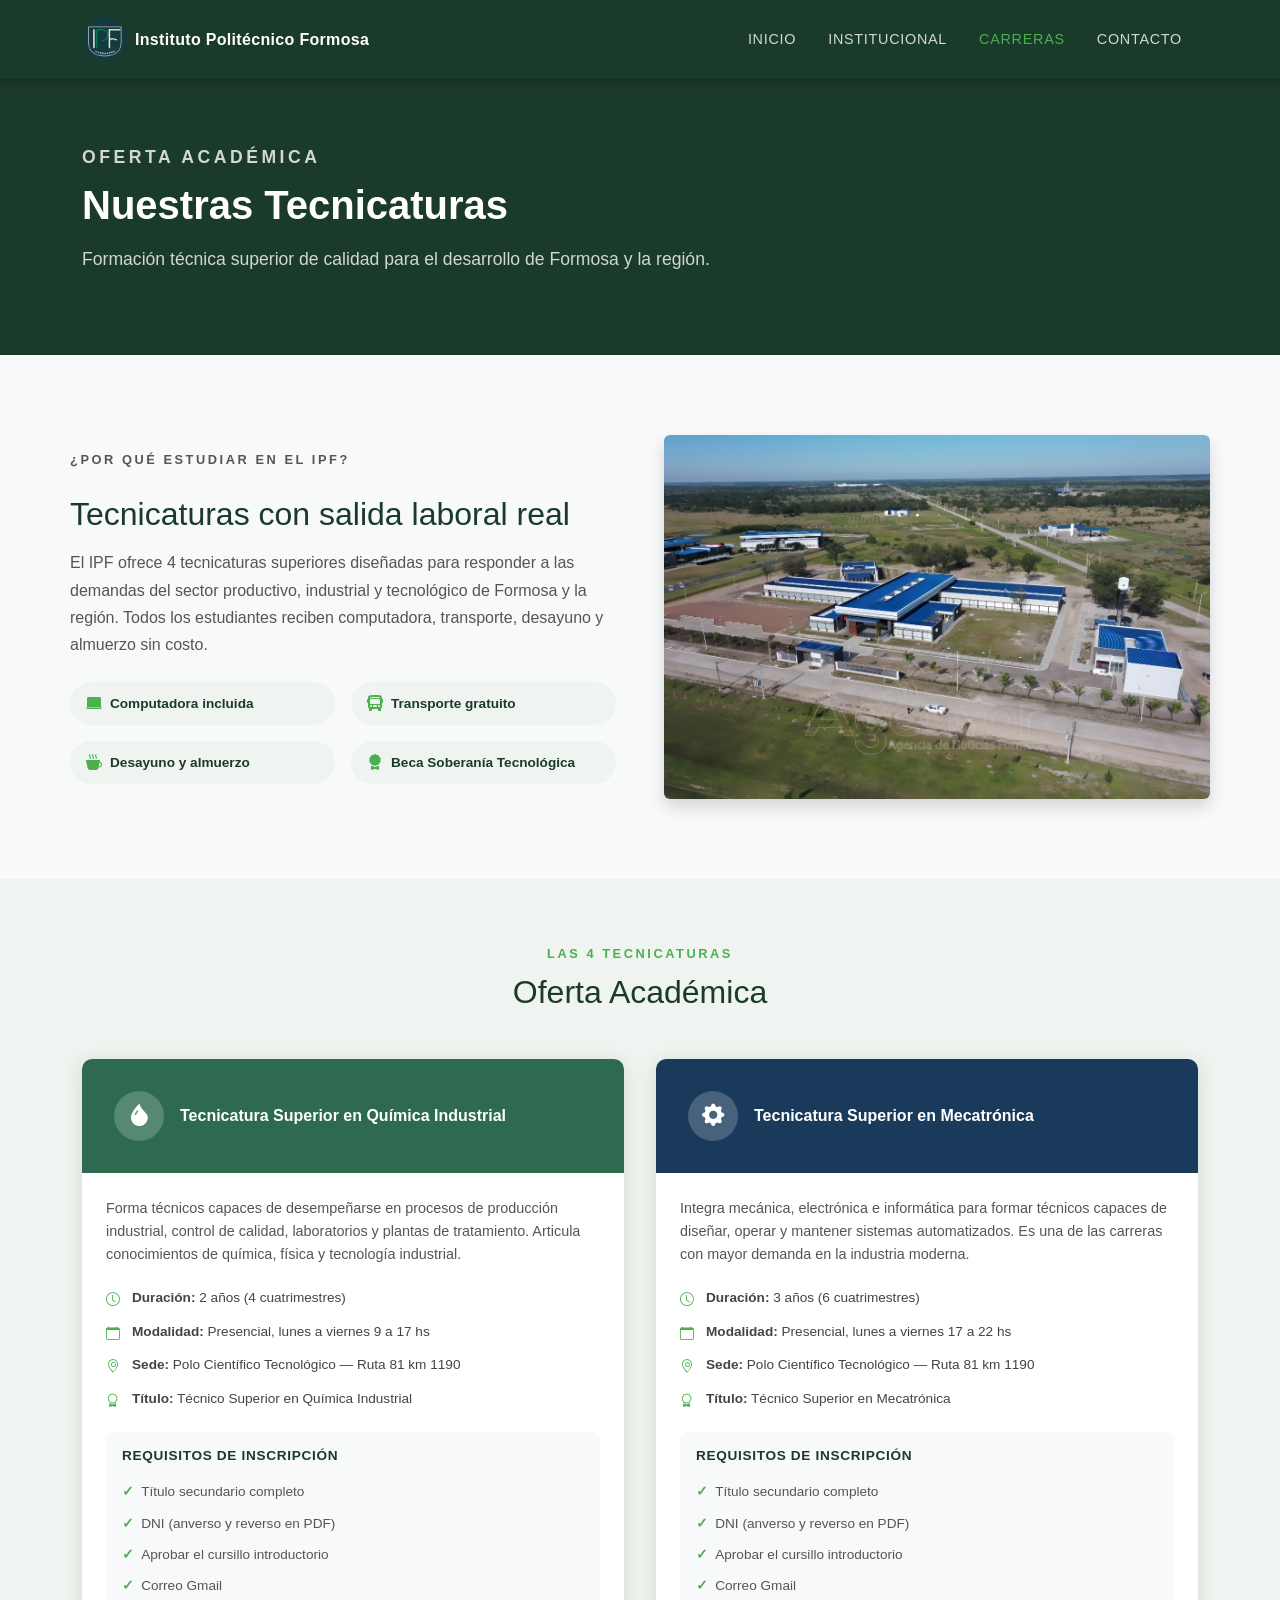
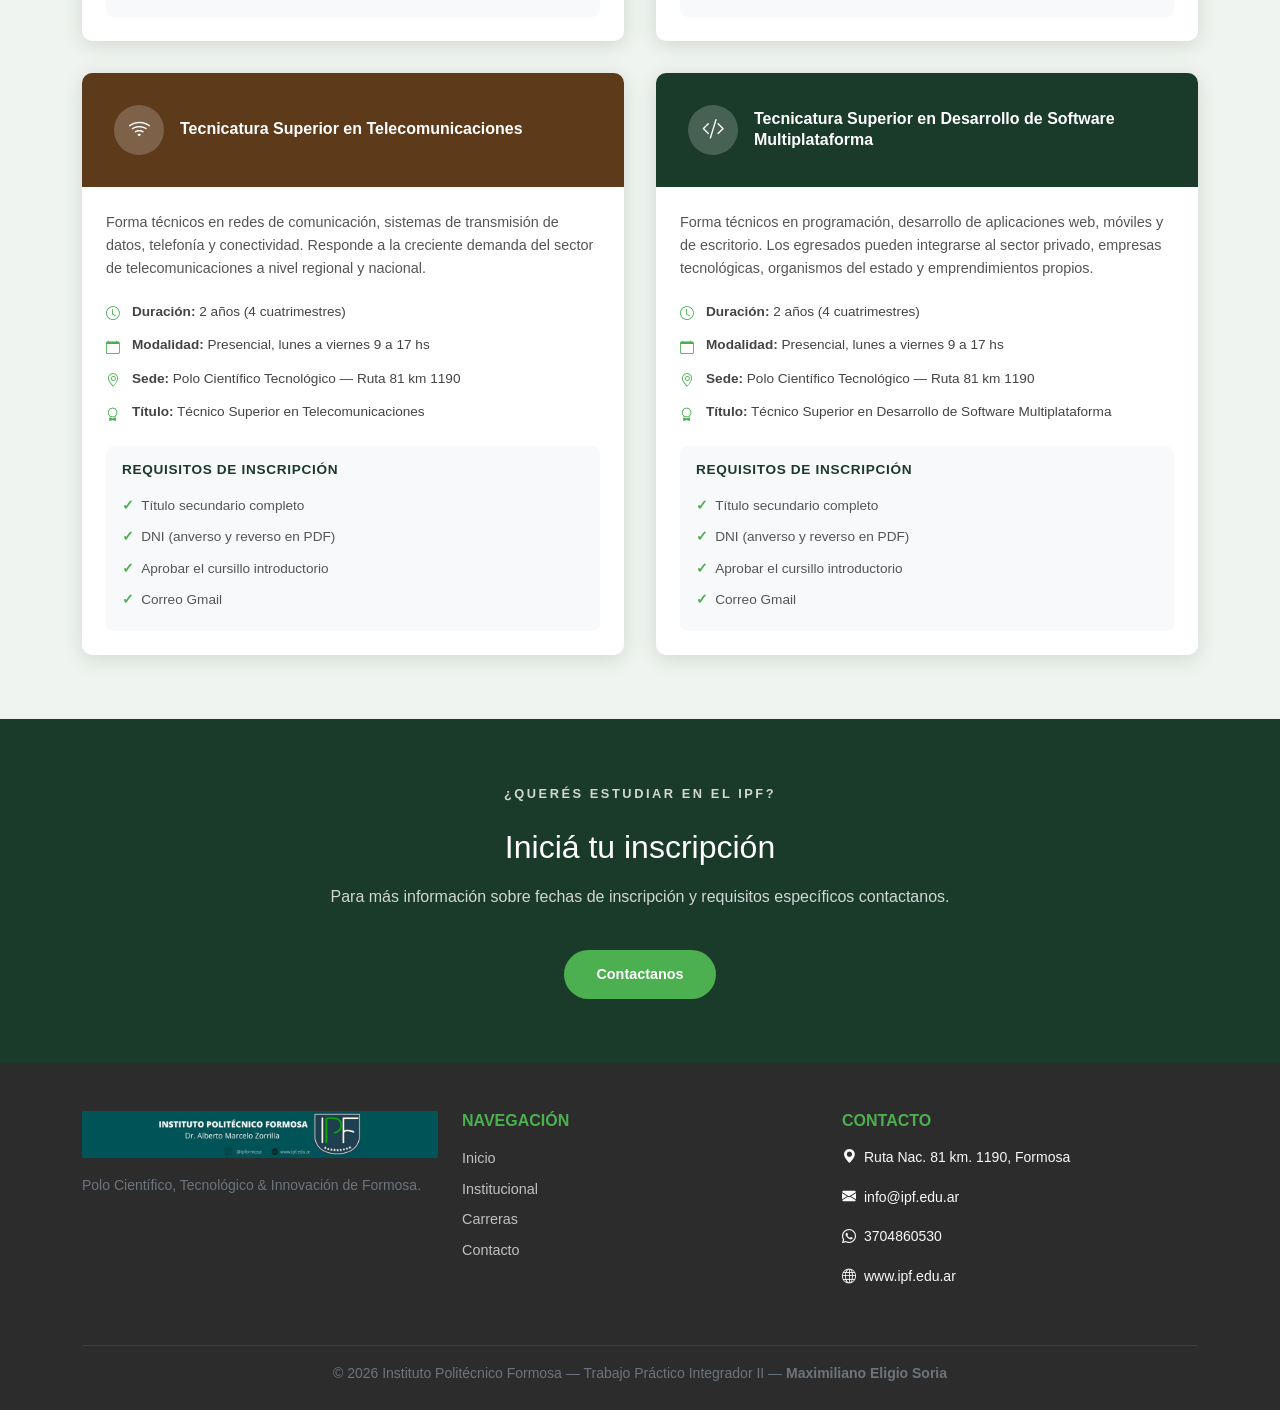
==== carreras.html @ 49051edf "se agrega carreras.html con las 4 tecnicaturas" ====
<!DOCTYPE html>
<html lang="es">
  <head>
    <meta charset="UTF-8" />
    <meta name="viewport" content="width=device-width, initial-scale=1.0" />
    <title>Carreras — Instituto Politécnico Formosa</title>

    <!-- Bootstrap 5.3 CDN -->
    <link
      href="https://cdn.jsdelivr.net/npm/bootstrap@5.3.8/dist/css/bootstrap.min.css"
      rel="stylesheet"
    />
    <!-- Bootstrap Icons -->
    <link
      rel="stylesheet"
      href="https://cdn.jsdelivr.net/npm/bootstrap-icons@1.11.0/font/bootstrap-icons.css"
    />
    <!-- CSS global -->
    <link rel="stylesheet" href="assets/css/styles.css" />
    <!-- CSS específico de carreras -->
    <link rel="stylesheet" href="assets/css/carreras.css" />
  </head>
  <body>
    <!-- ========== NAVBAR ========== -->
    <nav class="navbar navbar-expand-lg navbar-dark" id="navbar-principal">
      <div class="container">
        <a
          class="navbar-brand d-flex align-items-center gap-2"
          href="index.html"
        >
          <img
            src="assets/img/logo IPF.jpg"
            alt="Logo IPF"
            height="45"
            class="logo-navbar"
          />
          <span class="navbar-titulo">Instituto Politécnico Formosa</span>
        </a>
        <button
          class="navbar-toggler"
          type="button"
          data-bs-toggle="collapse"
          data-bs-target="#navbarNav"
        >
          <span class="navbar-toggler-icon"></span>
        </button>
        <div class="collapse navbar-collapse" id="navbarNav">
          <ul class="navbar-nav ms-auto">
            <li class="nav-item">
              <a class="nav-link" href="index.html">Inicio</a>
            </li>
            <li class="nav-item">
              <a class="nav-link" href="institucional.html">Institucional</a>
            </li>
            <li class="nav-item">
              <a class="nav-link active" href="carreras.html">Carreras</a>
            </li>
            <li class="nav-item">
              <a class="nav-link" href="contacto.html">Contacto</a>
            </li>
          </ul>
        </div>
      </div>
    </nav>

    <main>
      <!-- ========== HERO ========== -->
      <section class="hero-carreras">
        <div class="container">
          <p class="etiqueta-seccion">Oferta académica</p>
          <h1>Nuestras Tecnicaturas</h1>
          <p>
            Formación técnica superior de calidad para el desarrollo de Formosa
            y la región.
          </p>
        </div>
      </section>

      <!-- ========== INTRO ========== -->
      <section class="seccion-intro-carreras container my-5">
        <div class="intro-carreras-flex">
          <div class="intro-texto">
            <p class="etiqueta-seccion">¿Por qué estudiar en el IPF?</p>
            <h2>Tecnicaturas con salida laboral real</h2>
            <p>
              El IPF ofrece 4 tecnicaturas superiores diseñadas para responder a
              las demandas del sector productivo, industrial y tecnológico de
              Formosa y la región. Todos los estudiantes reciben computadora,
              transporte, desayuno y almuerzo sin costo.
            </p>
            <div class="intro-datos-flex">
              <div class="intro-dato">
                <i class="bi bi-laptop-fill"></i>
                <span>Computadora incluida</span>
              </div>
              <div class="intro-dato">
                <i class="bi bi-bus-front-fill"></i>
                <span>Transporte gratuito</span>
              </div>
              <div class="intro-dato">
                <i class="bi bi-cup-hot-fill"></i>
                <span>Desayuno y almuerzo</span>
              </div>
              <div class="intro-dato">
                <i class="bi bi-award-fill"></i>
                <span>Beca Soberanía Tecnológica</span>
              </div>
            </div>
          </div>
          <div class="intro-imagen">
            <img
              src="assets/img/imagen aerea IPF.png"
              alt="Cursada IPF"
              class="img-fluid rounded shadow"
            />
          </div>
        </div>
      </section>

      <!-- ========== CARRERAS — CSS GRID ========== -->
      <section class="seccion-carreras">
        <div class="container">
          <p class="etiqueta-seccion text-center">Las 4 tecnicaturas</p>
          <h2 class="text-center mb-5">Oferta Académica</h2>

          <div class="carreras-grid">
            <!-- QUÍMICA INDUSTRIAL -->
            <article class="carrera-card">
              <div class="carrera-header carrera-quimica">
                <div class="carrera-icono">
                  <i class="bi bi-droplet-fill"></i>
                </div>
                <h3>Tecnicatura Superior en Química Industrial</h3>
              </div>
              <div class="carrera-body">
                <p class="carrera-descripcion">
                  Forma técnicos capaces de desempeñarse en procesos de
                  producción industrial, control de calidad, laboratorios y
                  plantas de tratamiento. Articula conocimientos de química,
                  física y tecnología industrial.
                </p>
                <div class="carrera-info">
                  <div class="info-item">
                    <i class="bi bi-clock me-2"></i>
                    <span
                      ><strong>Duración:</strong> 2 años (4 cuatrimestres)</span
                    >
                  </div>
                  <div class="info-item">
                    <i class="bi bi-calendar me-2"></i>
                    <span
                      ><strong>Modalidad:</strong> Presencial, lunes a viernes 9
                      a 17 hs</span
                    >
                  </div>
                  <div class="info-item">
                    <i class="bi bi-geo-alt me-2"></i>
                    <span
                      ><strong>Sede:</strong> Polo Científico Tecnológico — Ruta
                      81 km 1190</span
                    >
                  </div>
                  <div class="info-item">
                    <i class="bi bi-award me-2"></i>
                    <span
                      ><strong>Título:</strong> Técnico Superior en Química
                      Industrial</span
                    >
                  </div>
                </div>
                <div class="carrera-requisitos">
                  <h4>Requisitos de inscripción</h4>
                  <ul>
                    <li>Título secundario completo</li>
                    <li>DNI (anverso y reverso en PDF)</li>
                    <li>Aprobar el cursillo introductorio</li>
                    <li>Correo Gmail</li>
                  </ul>
                </div>
              </div>
            </article>

            <!-- MECATRÓNICA -->
            <article class="carrera-card">
              <div class="carrera-header carrera-mecatronica">
                <div class="carrera-icono">
                  <i class="bi bi-gear-fill"></i>
                </div>
                <h3>Tecnicatura Superior en Mecatrónica</h3>
              </div>
              <div class="carrera-body">
                <p class="carrera-descripcion">
                  Integra mecánica, electrónica e informática para formar
                  técnicos capaces de diseñar, operar y mantener sistemas
                  automatizados. Es una de las carreras con mayor demanda en la
                  industria moderna.
                </p>
                <div class="carrera-info">
                  <div class="info-item">
                    <i class="bi bi-clock me-2"></i>
                    <span
                      ><strong>Duración:</strong> 3 años (6 cuatrimestres)</span
                    >
                  </div>
                  <div class="info-item">
                    <i class="bi bi-calendar me-2"></i>
                    <span
                      ><strong>Modalidad:</strong> Presencial, lunes a viernes
                      17 a 22 hs</span
                    >
                  </div>
                  <div class="info-item">
                    <i class="bi bi-geo-alt me-2"></i>
                    <span
                      ><strong>Sede:</strong> Polo Científico Tecnológico — Ruta
                      81 km 1190</span
                    >
                  </div>
                  <div class="info-item">
                    <i class="bi bi-award me-2"></i>
                    <span
                      ><strong>Título:</strong> Técnico Superior en
                      Mecatrónica</span
                    >
                  </div>
                </div>
                <div class="carrera-requisitos">
                  <h4>Requisitos de inscripción</h4>
                  <ul>
                    <li>Título secundario completo</li>
                    <li>DNI (anverso y reverso en PDF)</li>
                    <li>Aprobar el cursillo introductorio</li>
                    <li>Correo Gmail</li>
                  </ul>
                </div>
              </div>
            </article>

            <!-- TELECOMUNICACIONES -->
            <article class="carrera-card">
              <div class="carrera-header carrera-telecomunicaciones">
                <div class="carrera-icono">
                  <i class="bi bi-wifi"></i>
                </div>
                <h3>Tecnicatura Superior en Telecomunicaciones</h3>
              </div>
              <div class="carrera-body">
                <p class="carrera-descripcion">
                  Forma técnicos en redes de comunicación, sistemas de
                  transmisión de datos, telefonía y conectividad. Responde a la
                  creciente demanda del sector de telecomunicaciones a nivel
                  regional y nacional.
                </p>
                <div class="carrera-info">
                  <div class="info-item">
                    <i class="bi bi-clock me-2"></i>
                    <span
                      ><strong>Duración:</strong> 2 años (4 cuatrimestres)</span
                    >
                  </div>
                  <div class="info-item">
                    <i class="bi bi-calendar me-2"></i>
                    <span
                      ><strong>Modalidad:</strong> Presencial, lunes a viernes 9
                      a 17 hs</span
                    >
                  </div>
                  <div class="info-item">
                    <i class="bi bi-geo-alt me-2"></i>
                    <span
                      ><strong>Sede:</strong> Polo Científico Tecnológico — Ruta
                      81 km 1190</span
                    >
                  </div>
                  <div class="info-item">
                    <i class="bi bi-award me-2"></i>
                    <span
                      ><strong>Título:</strong> Técnico Superior en
                      Telecomunicaciones</span
                    >
                  </div>
                </div>
                <div class="carrera-requisitos">
                  <h4>Requisitos de inscripción</h4>
                  <ul>
                    <li>Título secundario completo</li>
                    <li>DNI (anverso y reverso en PDF)</li>
                    <li>Aprobar el cursillo introductorio</li>
                    <li>Correo Gmail</li>
                  </ul>
                </div>
              </div>
            </article>

            <!-- DESARROLLO DE SOFTWARE -->
            <article class="carrera-card">
              <div class="carrera-header carrera-software">
                <div class="carrera-icono">
                  <i class="bi bi-code-slash"></i>
                </div>
                <h3>
                  Tecnicatura Superior en Desarrollo de Software Multiplataforma
                </h3>
              </div>
              <div class="carrera-body">
                <p class="carrera-descripcion">
                  Forma técnicos en programación, desarrollo de aplicaciones
                  web, móviles y de escritorio. Los egresados pueden integrarse
                  al sector privado, empresas tecnológicas, organismos del
                  estado y emprendimientos propios.
                </p>
                <div class="carrera-info">
                  <div class="info-item">
                    <i class="bi bi-clock me-2"></i>
                    <span
                      ><strong>Duración:</strong> 2 años (4 cuatrimestres)</span
                    >
                  </div>
                  <div class="info-item">
                    <i class="bi bi-calendar me-2"></i>
                    <span
                      ><strong>Modalidad:</strong> Presencial, lunes a viernes 9
                      a 17 hs</span
                    >
                  </div>
                  <div class="info-item">
                    <i class="bi bi-geo-alt me-2"></i>
                    <span
                      ><strong>Sede:</strong> Polo Científico Tecnológico — Ruta
                      81 km 1190</span
                    >
                  </div>
                  <div class="info-item">
                    <i class="bi bi-award me-2"></i>
                    <span
                      ><strong>Título:</strong> Técnico Superior en Desarrollo
                      de Software Multiplataforma</span
                    >
                  </div>
                </div>
                <div class="carrera-requisitos">
                  <h4>Requisitos de inscripción</h4>
                  <ul>
                    <li>Título secundario completo</li>
                    <li>DNI (anverso y reverso en PDF)</li>
                    <li>Aprobar el cursillo introductorio</li>
                    <li>Correo Gmail</li>
                  </ul>
                </div>
              </div>
            </article>
          </div>
        </div>
      </section>

      <!-- ========== INSCRIPCIÓN ========== -->
      <section class="seccion-inscripcion">
        <div class="container text-center">
          <p class="etiqueta-seccion">¿Querés estudiar en el IPF?</p>
          <h2>Iniciá tu inscripción</h2>
          <p>
            Para más información sobre fechas de inscripción y requisitos
            específicos contactanos.
          </p>
          <a href="contacto.html" class="btn-ipf-primario mt-3">Contactanos</a>
        </div>
      </section>
    </main>

    <!-- ========== FOOTER ========== -->
    <footer class="footer-ipf text-light pt-5 pb-4">
      <div class="container">
        <div class="row">
          <div class="col-md-4 mb-4">
            <img
              src="assets/img/logo y Redes IPF.jpg"
              alt="IPF"
              class="img-fluid mb-3"
              style="max-height: 90px"
            />
            <p class="text-secondary small">
              Polo Científico, Tecnológico & Innovación de Formosa.
            </p>
          </div>
          <div class="col-md-4 mb-4">
            <h6 class="text-uppercase text-ipf-verde fw-bold mb-3">
              Navegación
            </h6>
            <ul class="list-unstyled">
              <li><a href="index.html" class="footer-link">Inicio</a></li>
              <li>
                <a href="institucional.html" class="footer-link"
                  >Institucional</a
                >
              </li>
              <li><a href="carreras.html" class="footer-link">Carreras</a></li>
              <li><a href="contacto.html" class="footer-link">Contacto</a></li>
            </ul>
          </div>
          <div class="col-md-4 mb-4">
            <h6 class="text-uppercase text-ipf-verde fw-bold mb-3">Contacto</h6>
            <p class="small">
              <i class="bi bi-geo-alt-fill me-2"></i>Ruta Nac. 81 km. 1190,
              Formosa
            </p>
            <p class="small">
              <i class="bi bi-envelope-fill me-2"></i>info@ipf.edu.ar
            </p>
            <p class="small"><i class="bi bi-whatsapp me-2"></i>3704860530</p>
            <p class="small"><i class="bi bi-globe me-2"></i>www.ipf.edu.ar</p>
          </div>
        </div>
        <hr class="border-secondary" />
        <div class="text-center">
          <p class="small text-secondary m-0">
            © 2026 Instituto Politécnico Formosa — Trabajo Práctico Integrador
            II —
            <strong>Maximiliano Eligio Soria</strong>
          </p>
        </div>
      </div>
    </footer>

    <!-- Bootstrap JS -->
    <script src="https://cdn.jsdelivr.net/npm/bootstrap@5.3.8/dist/js/bootstrap.bundle.min.js"></script>
  </body>
</html>
---- assets/css/styles.css ----
/*
==============================================
   INSTITUTO POLITÉCNICO FORMOSA
   styles.css — Estilos globales
   Alumno: Maximiliano Eligio Soria
==============================================

PALETA DE COLORES INSTITUCIONAL:
   --ipf-verde-oscuro: #1a3a2a
   --ipf-verde:        #2d6a4f
   --ipf-acento:       #4caf50
   --ipf-gris:         #2c2c2c
   --ipf-fondo:        #f8f9fa
*/

/* --- Variables --- */
:root {
  --ipf-verde-oscuro: #1a3a2a;
  --ipf-verde: #2d6a4f;
  --ipf-acento: #4caf50;
  --ipf-gris: #2c2c2c;
  --ipf-fondo: #f8f9fa;
  --ipf-sombra: 0 4px 20px rgba(26, 58, 42, 0.15);
  --ipf-radio: 10px;
}

/* --- Base --- */
* {
  margin: 0;
  padding: 0;
  box-sizing: border-box;
}

body {
  font-family: "Segoe UI", Tahoma, Geneva, Verdana, sans-serif;
  background-color: var(--ipf-fondo);
  color: var(--ipf-gris);
  line-height: 1.7;
}

/* ============================================
   NAVBAR — global para todas las páginas
   ============================================ */
#navbar-principal {
  background-color: var(--ipf-verde-oscuro);
  box-shadow: 0 2px 10px rgba(0, 0, 0, 0.3);
  padding: 0.75rem 0;
  z-index: 100;
}

.logo-navbar {
  border-radius: 50%;
  object-fit: cover;
}

.navbar-titulo {
  font-size: 1rem;
  font-weight: 700;
  color: #ffffff;
  letter-spacing: 0.02em;
}

#navbar-principal .nav-link {
  color: rgba(255, 255, 255, 0.8);
  font-size: 0.9rem;
  text-transform: uppercase;
  letter-spacing: 0.05em;
  padding: 0.5rem 1rem;
  transition: color 0.3s;
}

#navbar-principal .nav-link:hover,
#navbar-principal .nav-link.active {
  color: var(--ipf-acento);
}

/* ============================================
   ETIQUETA DE SECCIÓN — global
   ============================================ */
.etiqueta-seccion {
  color: var(--ipf-acento);
  font-size: 0.8rem;
  font-weight: 700;
  letter-spacing: 0.2em;
  text-transform: uppercase;
  margin-bottom: 0.5rem;
  display: block;
}

/* ============================================
   BOTONES — globales
   ============================================ */
.btn-ipf-primario {
  background-color: var(--ipf-acento);
  color: #ffffff;
  border: none;
  padding: 0.75rem 2rem;
  border-radius: 50px;
  font-weight: 600;
  text-decoration: none;
  transition: background-color 0.3s, transform 0.2s;
  display: inline-block;
  font-size: 0.9rem;
}

.btn-ipf-primario:hover {
  background-color: var(--ipf-verde);
  color: #ffffff;
  transform: translateY(-2px);
}

.btn-ipf-secundario {
  background-color: transparent;
  color: var(--ipf-verde-oscuro);
  border: 2px solid var(--ipf-verde-oscuro);
  padding: 0.75rem 2rem;
  border-radius: 50px;
  font-weight: 600;
  text-decoration: none;
  transition: all 0.3s;
  display: inline-block;
  font-size: 0.9rem;
}

.btn-ipf-secundario:hover {
  background-color: var(--ipf-verde-oscuro);
  color: #ffffff;
}

.btn-ipf-outline {
  background-color: transparent;
  color: var(--ipf-verde);
  border: 2px solid var(--ipf-verde);
  padding: 0.4rem 1.2rem;
  border-radius: 50px;
  font-weight: 600;
  text-decoration: none;
  transition: all 0.3s;
  display: inline-block;
  font-size: 0.85rem;
}

.btn-ipf-outline:hover {
  background-color: var(--ipf-verde);
  color: #ffffff;
}

/* ============================================
   FOOTER — global para todas las páginas
   ============================================ */
.footer-ipf {
  background-color: var(--ipf-gris);
}

.footer-link {
  color: rgba(255, 255, 255, 0.7);
  text-decoration: none;
  display: block;
  margin-bottom: 0.4rem;
  font-size: 0.9rem;
  transition: color 0.3s;
}

.footer-link:hover {
  color: var(--ipf-acento);
}

.text-ipf-verde {
  color: var(--ipf-acento) !important;
}
---- assets/css/carreras.css ----
/*
==============================================
   INSTITUTO POLITÉCNICO FORMOSA
   carreras.css — Estilos específicos de carreras.html
   Alumno: Maximiliano Eligio Soria
==============================================
*/

/* ============================================
   HERO CARRERAS
   ============================================ */
.hero-carreras {
  background-color: var(--ipf-verde-oscuro);
  padding: 4rem 0;
  color: #ffffff;
}

.hero-carreras h1 {
  font-size: 2.5rem;
  font-weight: 700;
  margin-bottom: 1rem;
}

.hero-carreras p {
  color: rgba(255, 255, 255, 0.8);
  font-size: 1.1rem;
}

/* ============================================
   INTRO CARRERAS — FLEXBOX
   ============================================ */
.seccion-intro-carreras {
  padding: 2rem 0;
}

/* FLEXBOX — texto e imagen lado a lado */
.intro-carreras-flex {
  display: flex;
  align-items: center;
  gap: 3rem;
}

.intro-texto {
  flex: 1;
}

.intro-texto h2 {
  font-size: 2rem;
  color: var(--ipf-verde-oscuro);
  margin-bottom: 1rem;
}

.intro-texto p {
  color: #555;
  margin-bottom: 1.5rem;
}

.intro-imagen {
  flex: 1;
}

/* FLEXBOX — datos en grilla de 2 columnas */
.intro-datos-flex {
  display: flex;
  flex-wrap: wrap;
  gap: 1rem;
}

.intro-dato {
  display: flex;
  align-items: center;
  gap: 0.5rem;
  background-color: #f0f4f0;
  padding: 0.5rem 1rem;
  border-radius: 50px;
  font-size: 0.85rem;
  color: var(--ipf-verde-oscuro);
  font-weight: 600;
  flex: 1 1 45%;
}

.intro-dato i {
  color: var(--ipf-acento);
  font-size: 1rem;
}

/* ============================================
   CARRERAS — CSS GRID
   ============================================ */
.seccion-carreras {
  background-color: #f0f4f0;
  padding: 4rem 0;
}

.seccion-carreras h2 {
  color: var(--ipf-verde-oscuro);
}

/* CSS GRID — 2 columnas */
.carreras-grid {
  display: grid;
  grid-template-columns: repeat(2, 1fr);
  gap: 2rem;
}

.carrera-card {
  background-color: #ffffff;
  border-radius: var(--ipf-radio);
  overflow: hidden;
  box-shadow: var(--ipf-sombra);
  transition: transform 0.3s;
}

.carrera-card:hover {
  transform: translateY(-5px);
}

.carrera-header {
  padding: 2rem;
  color: #ffffff;
  display: flex;
  align-items: center;
  gap: 1rem;
}

.carrera-quimica {
  background-color: #2d6a4f;
}

.carrera-mecatronica {
  background-color: #1a3a5c;
}

.carrera-telecomunicaciones {
  background-color: #5c3a1a;
}

.carrera-software {
  background-color: #1a3a2a;
}

.carrera-icono {
  width: 50px;
  height: 50px;
  background-color: rgba(255, 255, 255, 0.2);
  border-radius: 50%;
  display: flex;
  align-items: center;
  justify-content: center;
  font-size: 1.4rem;
  flex-shrink: 0;
}

.carrera-header h3 {
  font-size: 1rem;
  font-weight: 700;
  margin: 0;
  line-height: 1.3;
}

.carrera-body {
  padding: 1.5rem;
}

.carrera-descripcion {
  color: #555;
  font-size: 0.9rem;
  margin-bottom: 1.25rem;
  line-height: 1.6;
}

.carrera-info {
  display: flex;
  flex-direction: column;
  gap: 0.5rem;
  margin-bottom: 1.25rem;
}

.info-item {
  font-size: 0.85rem;
  color: #444;
  display: flex;
  align-items: flex-start;
  gap: 0.25rem;
}

.info-item i {
  color: var(--ipf-acento);
  margin-top: 0.15rem;
}

.carrera-requisitos {
  background-color: #f8f9fa;
  border-radius: 8px;
  padding: 1rem;
}

.carrera-requisitos h4 {
  font-size: 0.85rem;
  color: var(--ipf-verde-oscuro);
  font-weight: 700;
  text-transform: uppercase;
  letter-spacing: 0.05em;
  margin-bottom: 0.75rem;
}

.carrera-requisitos ul {
  list-style: none;
  padding: 0;
  margin: 0;
}

.carrera-requisitos ul li {
  font-size: 0.85rem;
  color: #555;
  padding: 0.25rem 0;
  padding-left: 1.2rem;
  position: relative;
}

.carrera-requisitos ul li::before {
  content: "✓";
  position: absolute;
  left: 0;
  color: var(--ipf-acento);
  font-weight: 700;
}

/* ============================================
   SECCIÓN INSCRIPCIÓN
   ============================================ */
.seccion-inscripcion {
  background-color: var(--ipf-verde-oscuro);
  padding: 4rem 0;
  color: #ffffff;
}

.seccion-inscripcion h2 {
  color: #ffffff;
  font-size: 2rem;
  margin-bottom: 1rem;
}

.seccion-inscripcion p {
  color: rgba(255, 255, 255, 0.8);
  margin-bottom: 1.5rem;
}
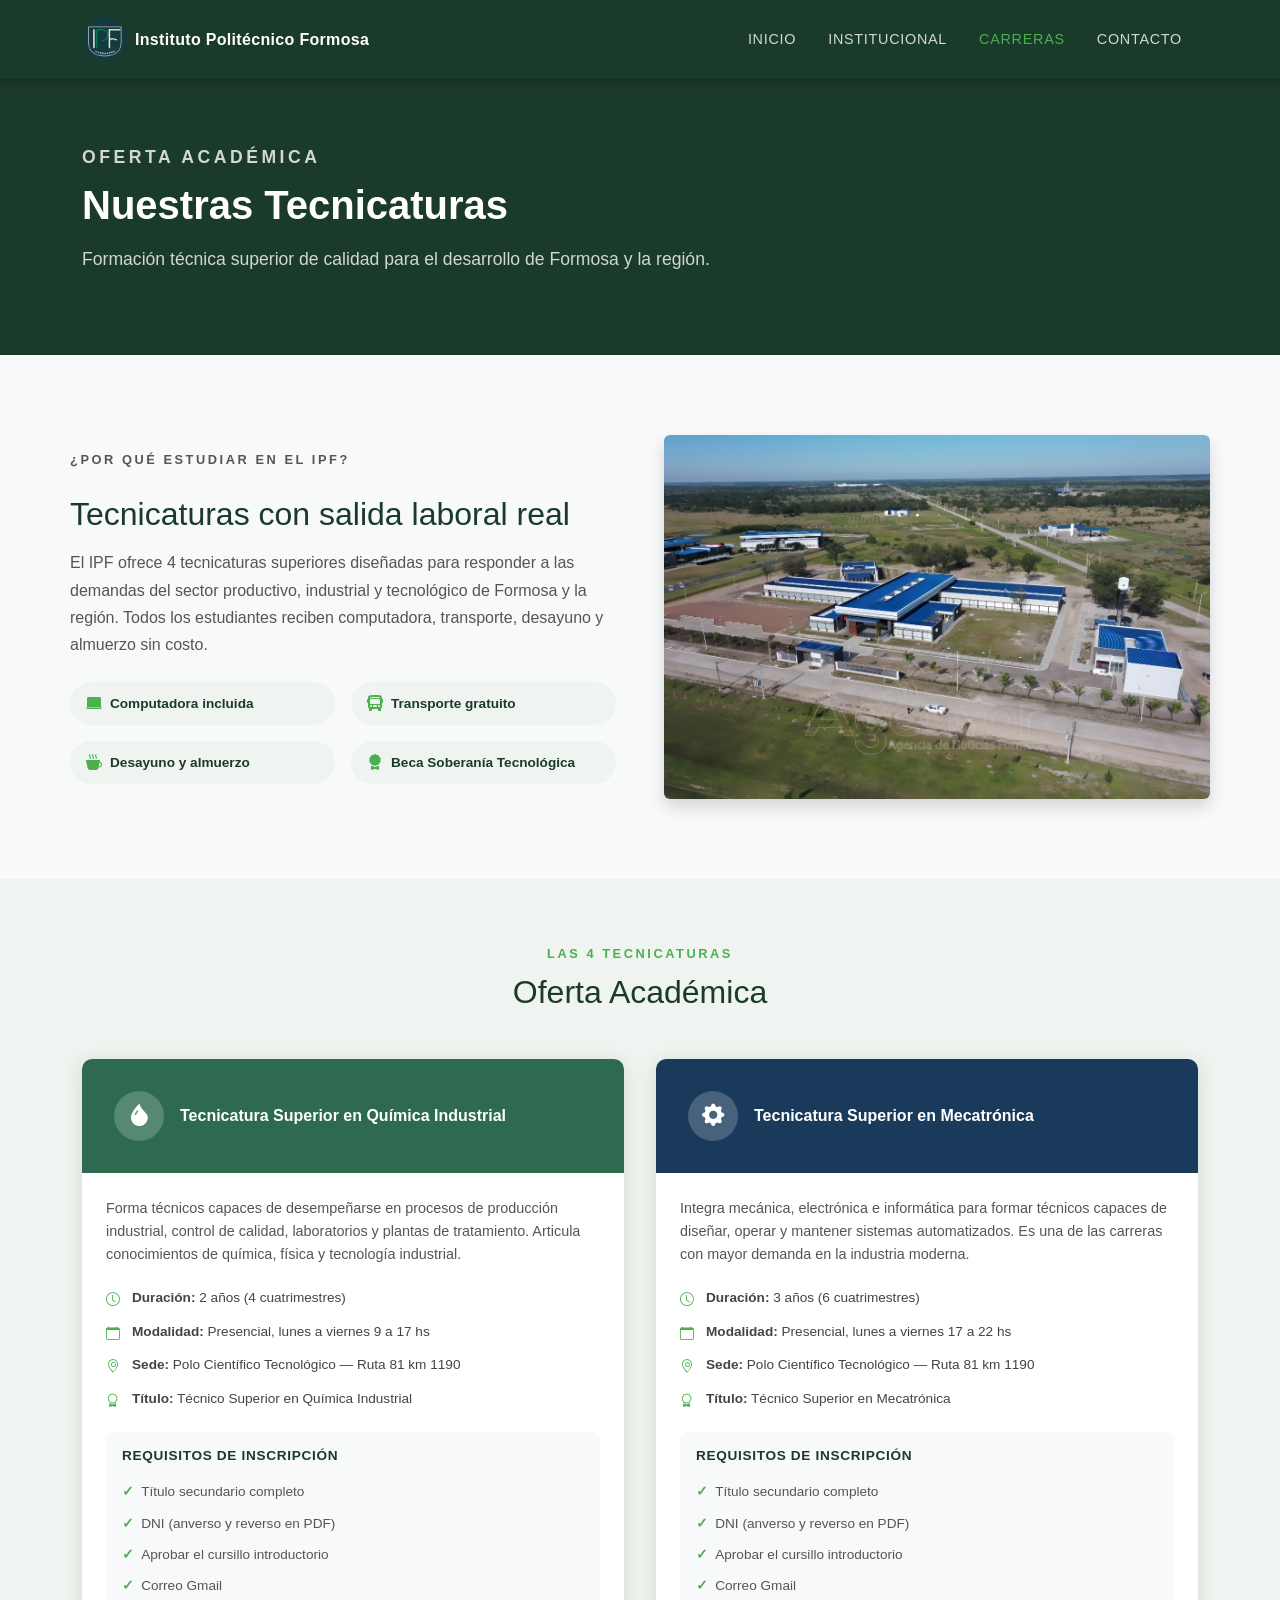
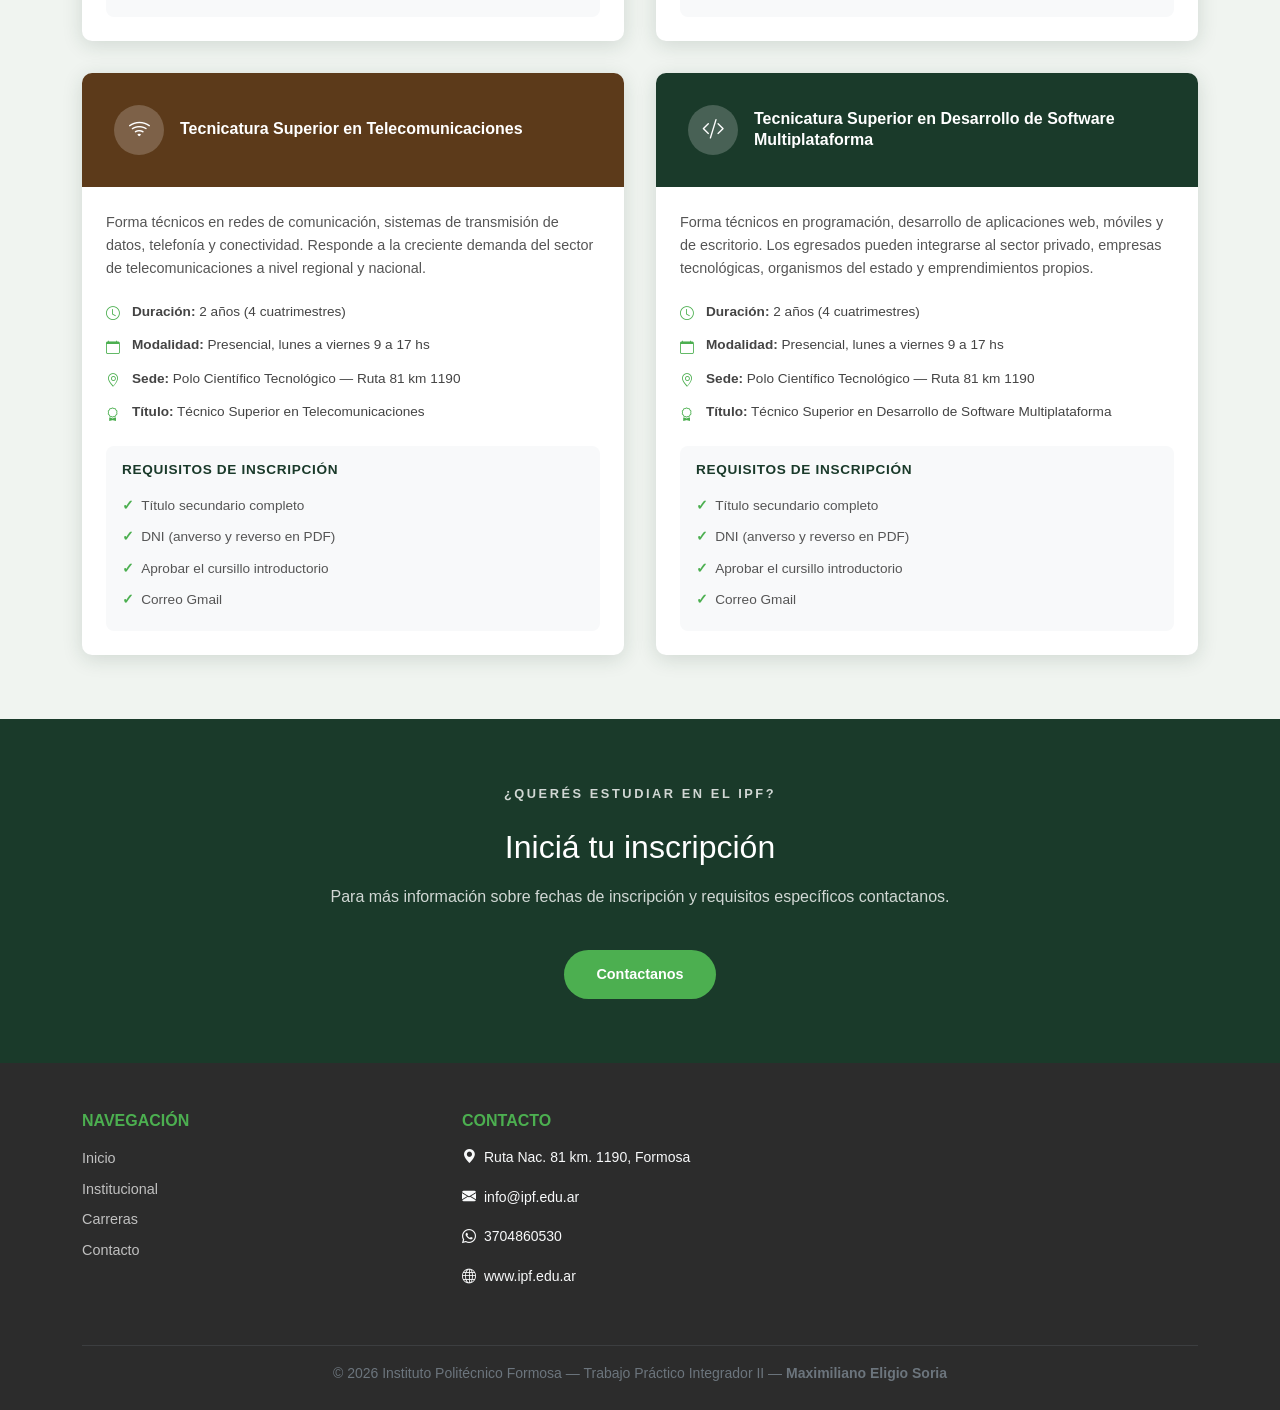
==== commit cda2b21d: "se elimina logo del footer en carreras" ====
--- a/carreras.html
+++ b/carreras.html
@@ -5,23 +5,21 @@
     <meta name="viewport" content="width=device-width, initial-scale=1.0" />
     <title>Carreras — Instituto Politécnico Formosa</title>
 
-    <!-- Bootstrap 5.3 CDN -->
     <link
       href="https://cdn.jsdelivr.net/npm/bootstrap@5.3.8/dist/css/bootstrap.min.css"
       rel="stylesheet"
     />
-    <!-- Bootstrap Icons -->
+
     <link
       rel="stylesheet"
       href="https://cdn.jsdelivr.net/npm/bootstrap-icons@1.11.0/font/bootstrap-icons.css"
     />
-    <!-- CSS global -->
+
     <link rel="stylesheet" href="assets/css/styles.css" />
-    <!-- CSS específico de carreras -->
+
     <link rel="stylesheet" href="assets/css/carreras.css" />
   </head>
   <body>
-    <!-- ========== NAVBAR ========== -->
     <nav class="navbar navbar-expand-lg navbar-dark" id="navbar-principal">
       <div class="container">
         <a
@@ -372,17 +370,6 @@
       <div class="container">
         <div class="row">
           <div class="col-md-4 mb-4">
-            <img
-              src="assets/img/logo y Redes IPF.jpg"
-              alt="IPF"
-              class="img-fluid mb-3"
-              style="max-height: 90px"
-            />
-            <p class="text-secondary small">
-              Polo Científico, Tecnológico & Innovación de Formosa.
-            </p>
-          </div>
-          <div class="col-md-4 mb-4">
             <h6 class="text-uppercase text-ipf-verde fw-bold mb-3">
               Navegación
             </h6>
--- a/assets/css/carreras.css
+++ b/assets/css/carreras.css
@@ -1,8 +1,6 @@
 /*
 ==============================================
-   INSTITUTO POLITÉCNICO FORMOSA
-   carreras.css — Estilos específicos de carreras.html
-   Alumno: Maximiliano Eligio Soria
+Estilos específicos de carreras.html
 ==============================================
 */
 
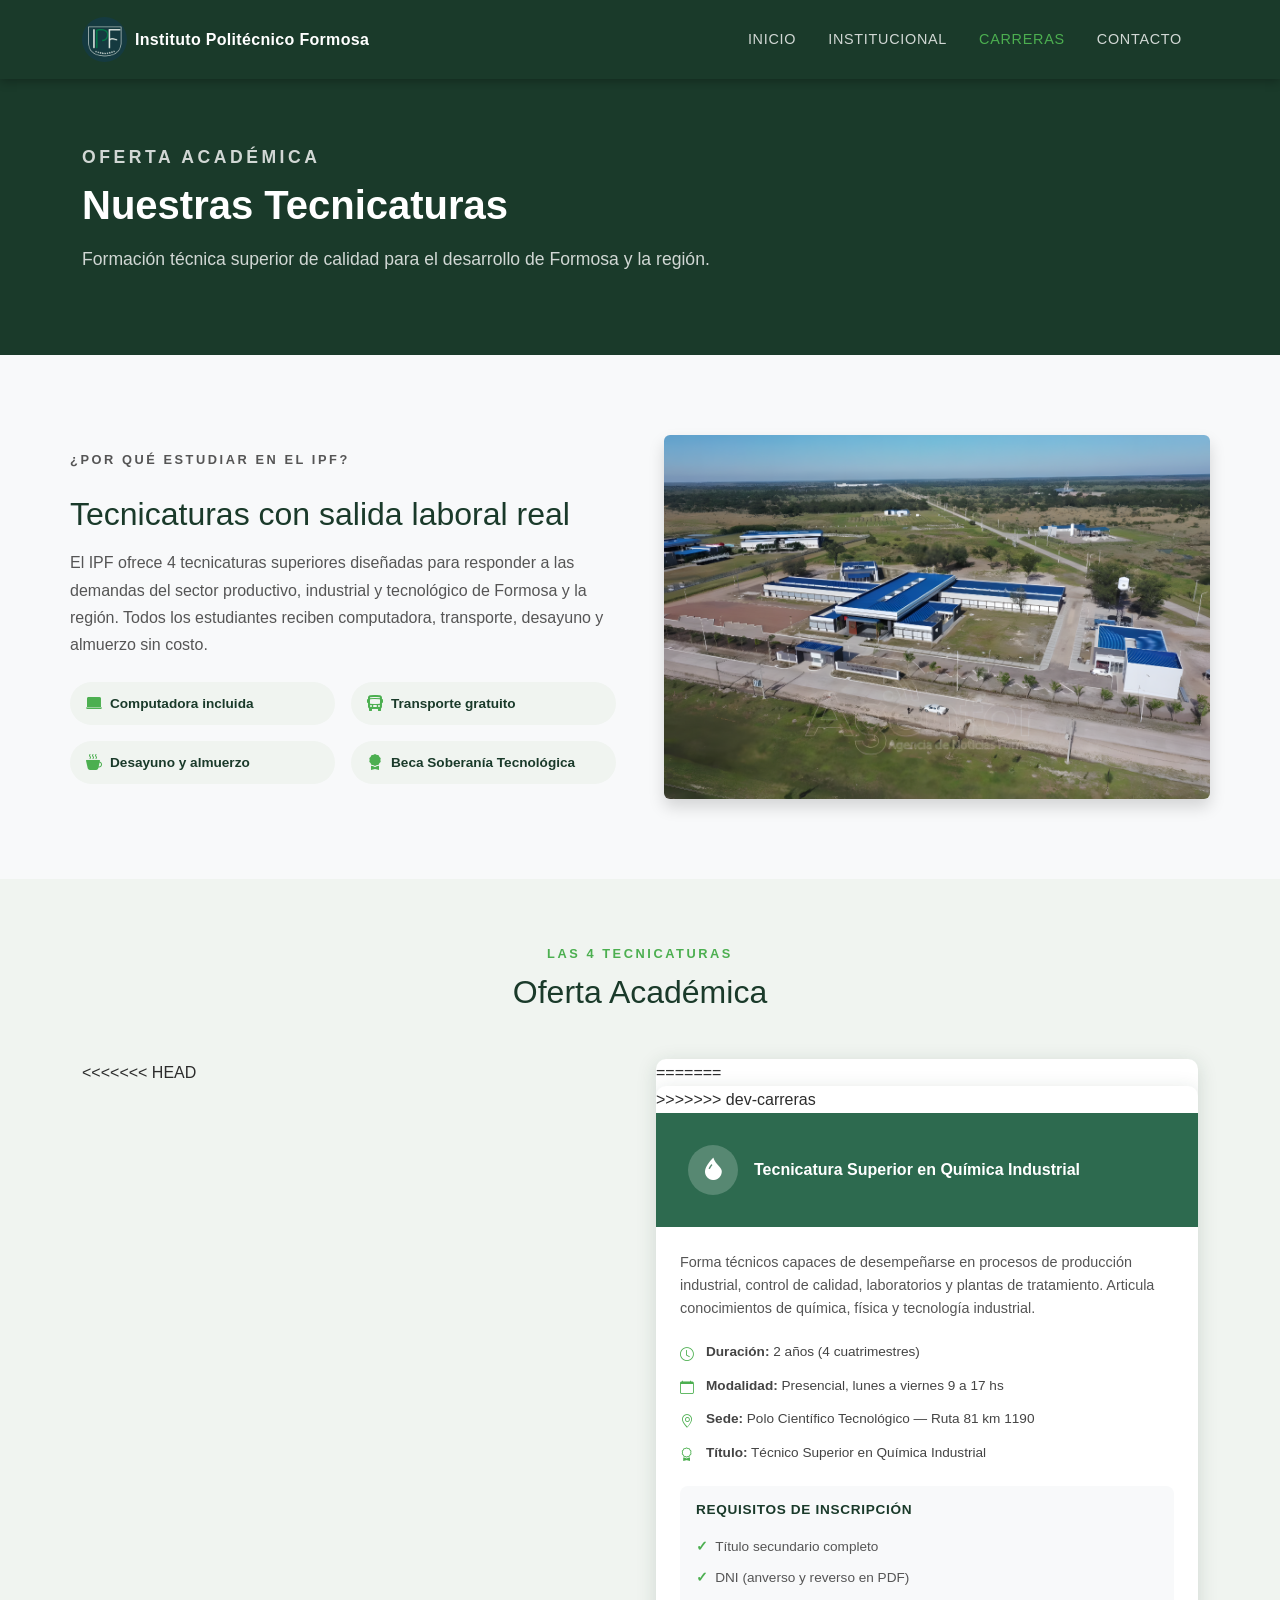
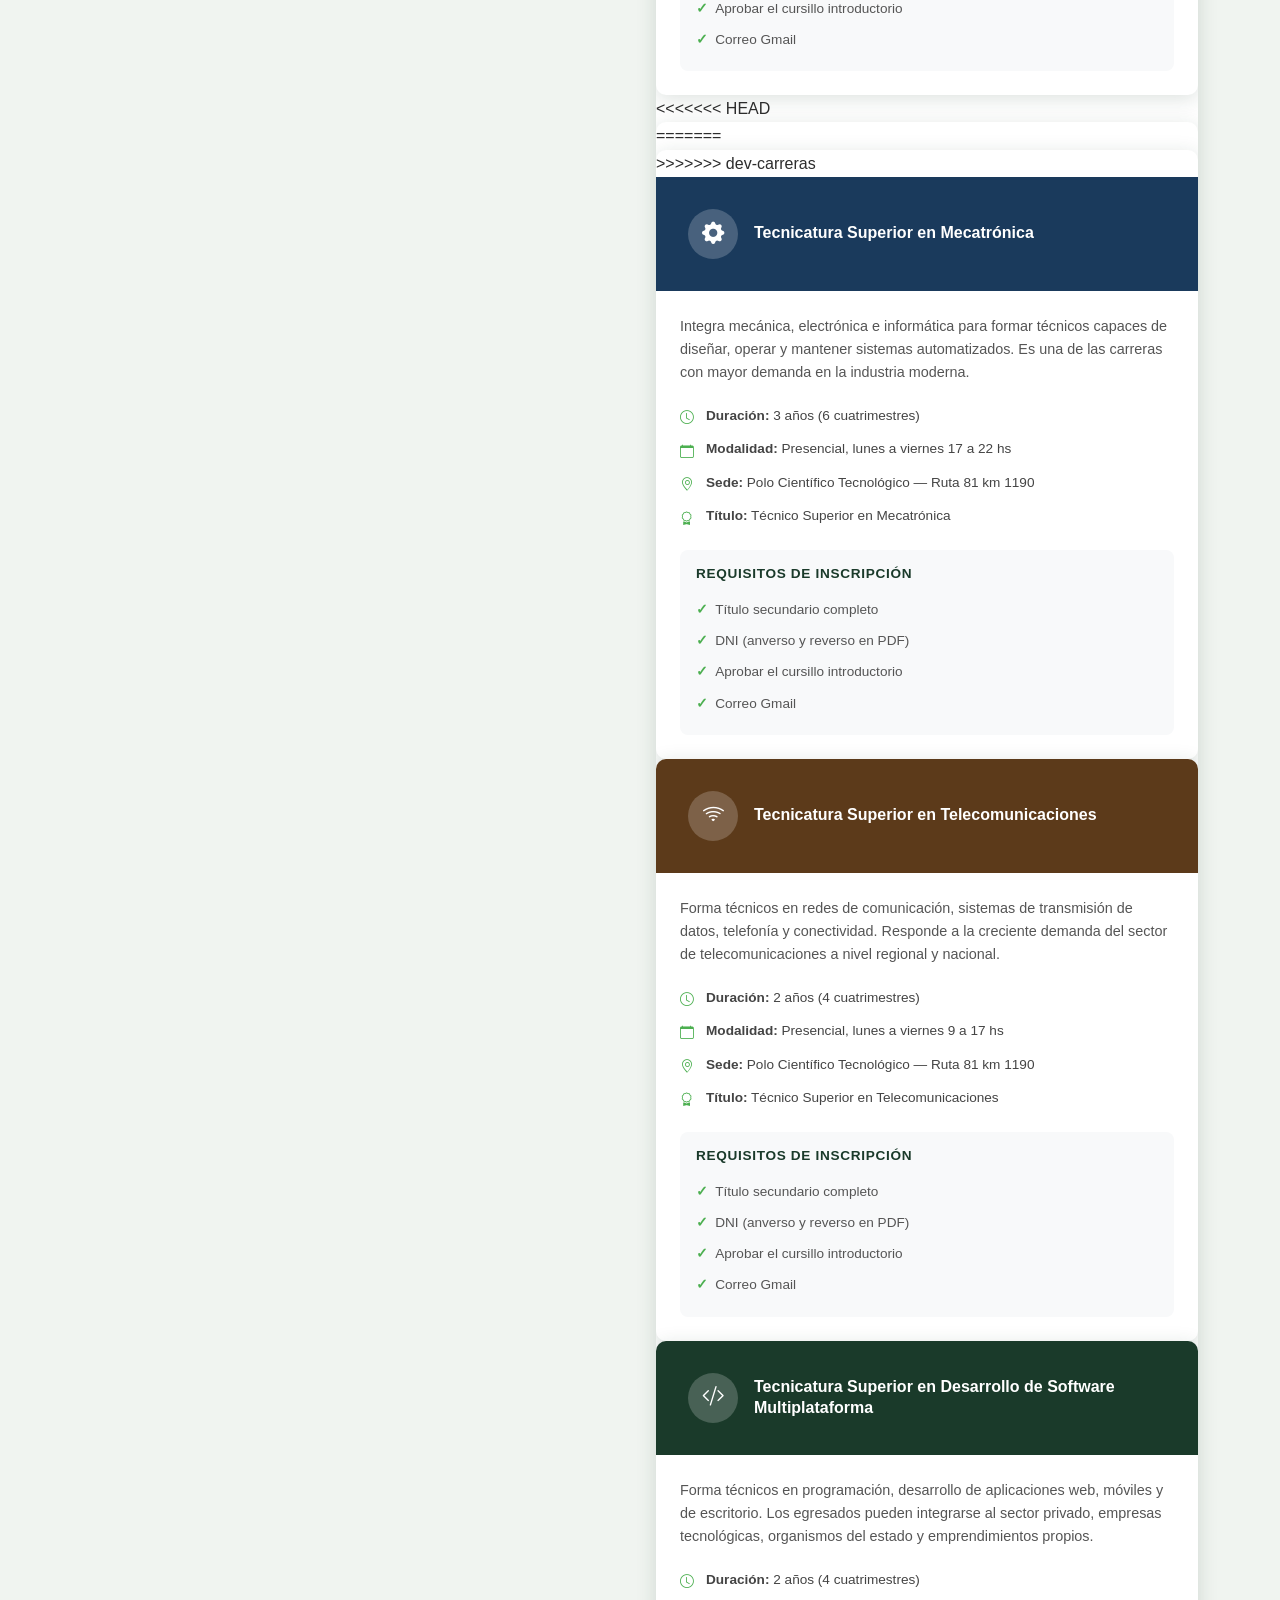
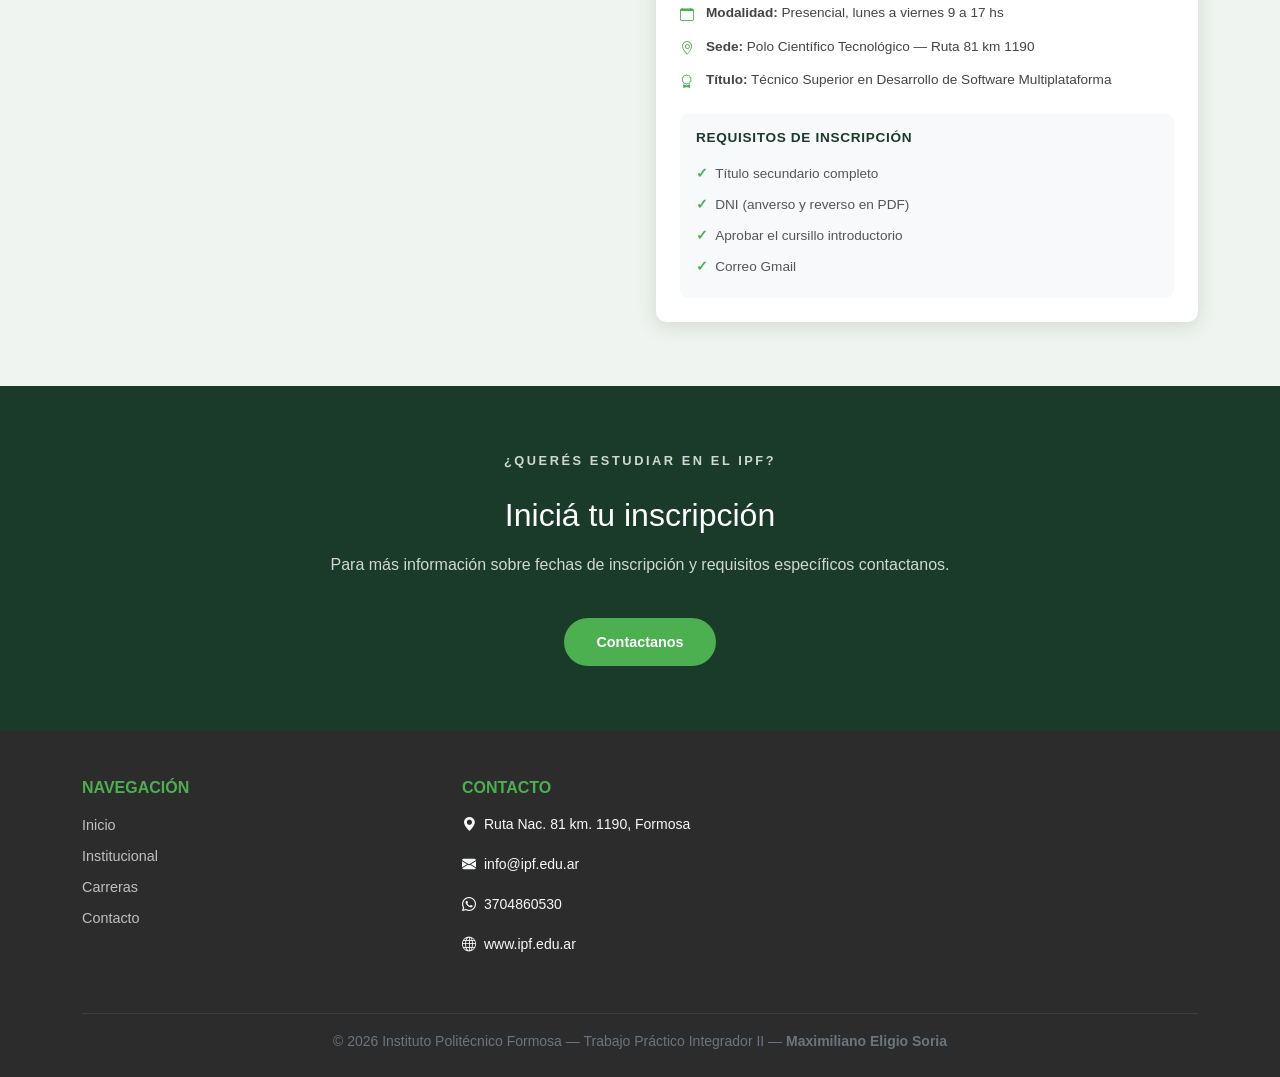
==== commit bf4c50f2: "se resuelve conflicto en carreras al agregar ids" ====
--- a/carreras.html
+++ b/carreras.html
@@ -123,7 +123,11 @@
 
           <div class="carreras-grid">
             <!-- QUÍMICA INDUSTRIAL -->
+<<<<<<< HEAD
             <article class="carrera-card">
+=======
+            <article class="carrera-card" id="quimica">
+>>>>>>> dev-carreras
               <div class="carrera-header carrera-quimica">
                 <div class="carrera-icono">
                   <i class="bi bi-droplet-fill"></i>
@@ -179,7 +183,11 @@
             </article>
 
             <!-- MECATRÓNICA -->
+<<<<<<< HEAD
             <article class="carrera-card">
+=======
+            <article class="carrera-card" id="mecatronica">
+>>>>>>> dev-carreras
               <div class="carrera-header carrera-mecatronica">
                 <div class="carrera-icono">
                   <i class="bi bi-gear-fill"></i>
@@ -235,7 +243,7 @@
             </article>
 
             <!-- TELECOMUNICACIONES -->
-            <article class="carrera-card">
+            <article class="carrera-card" id="telecomunicaciones">
               <div class="carrera-header carrera-telecomunicaciones">
                 <div class="carrera-icono">
                   <i class="bi bi-wifi"></i>
@@ -291,7 +299,7 @@
             </article>
 
             <!-- DESARROLLO DE SOFTWARE -->
-            <article class="carrera-card">
+            <article class="carrera-card" id="software">
               <div class="carrera-header carrera-software">
                 <div class="carrera-icono">
                   <i class="bi bi-code-slash"></i>
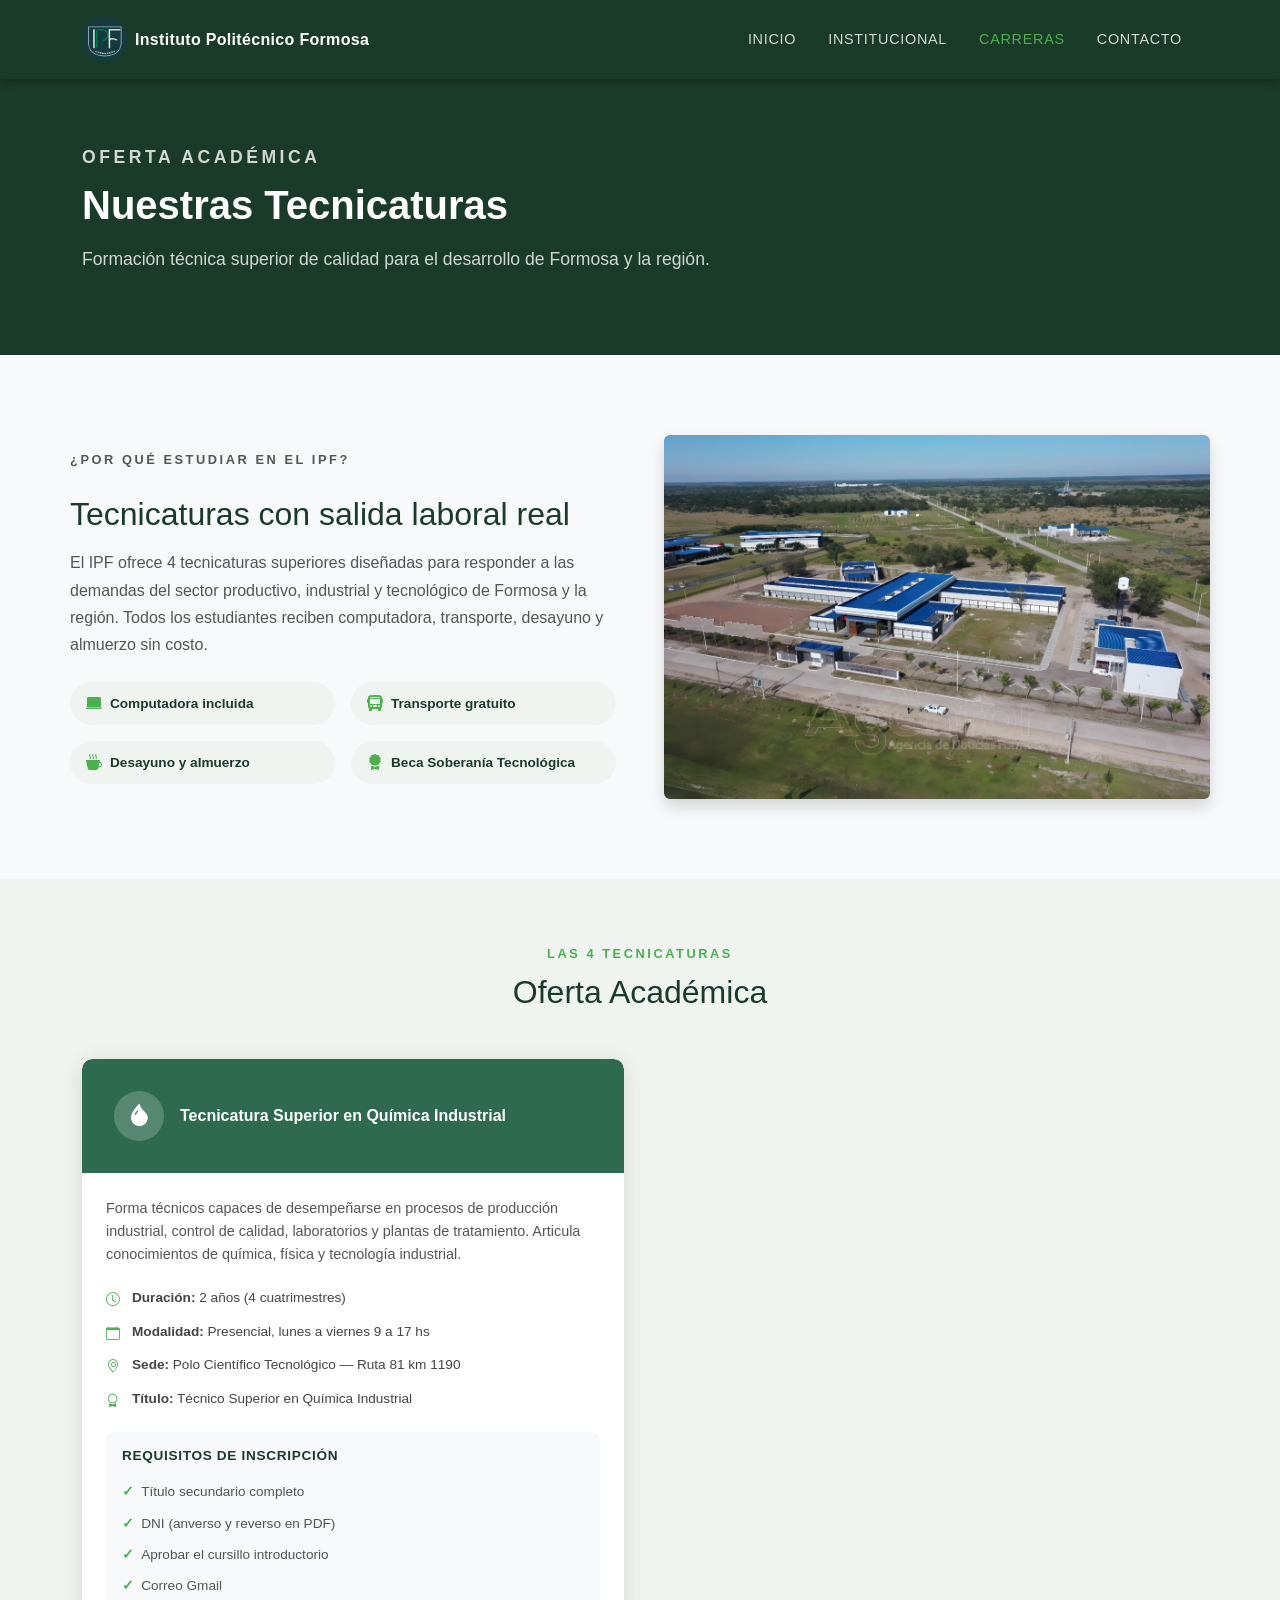
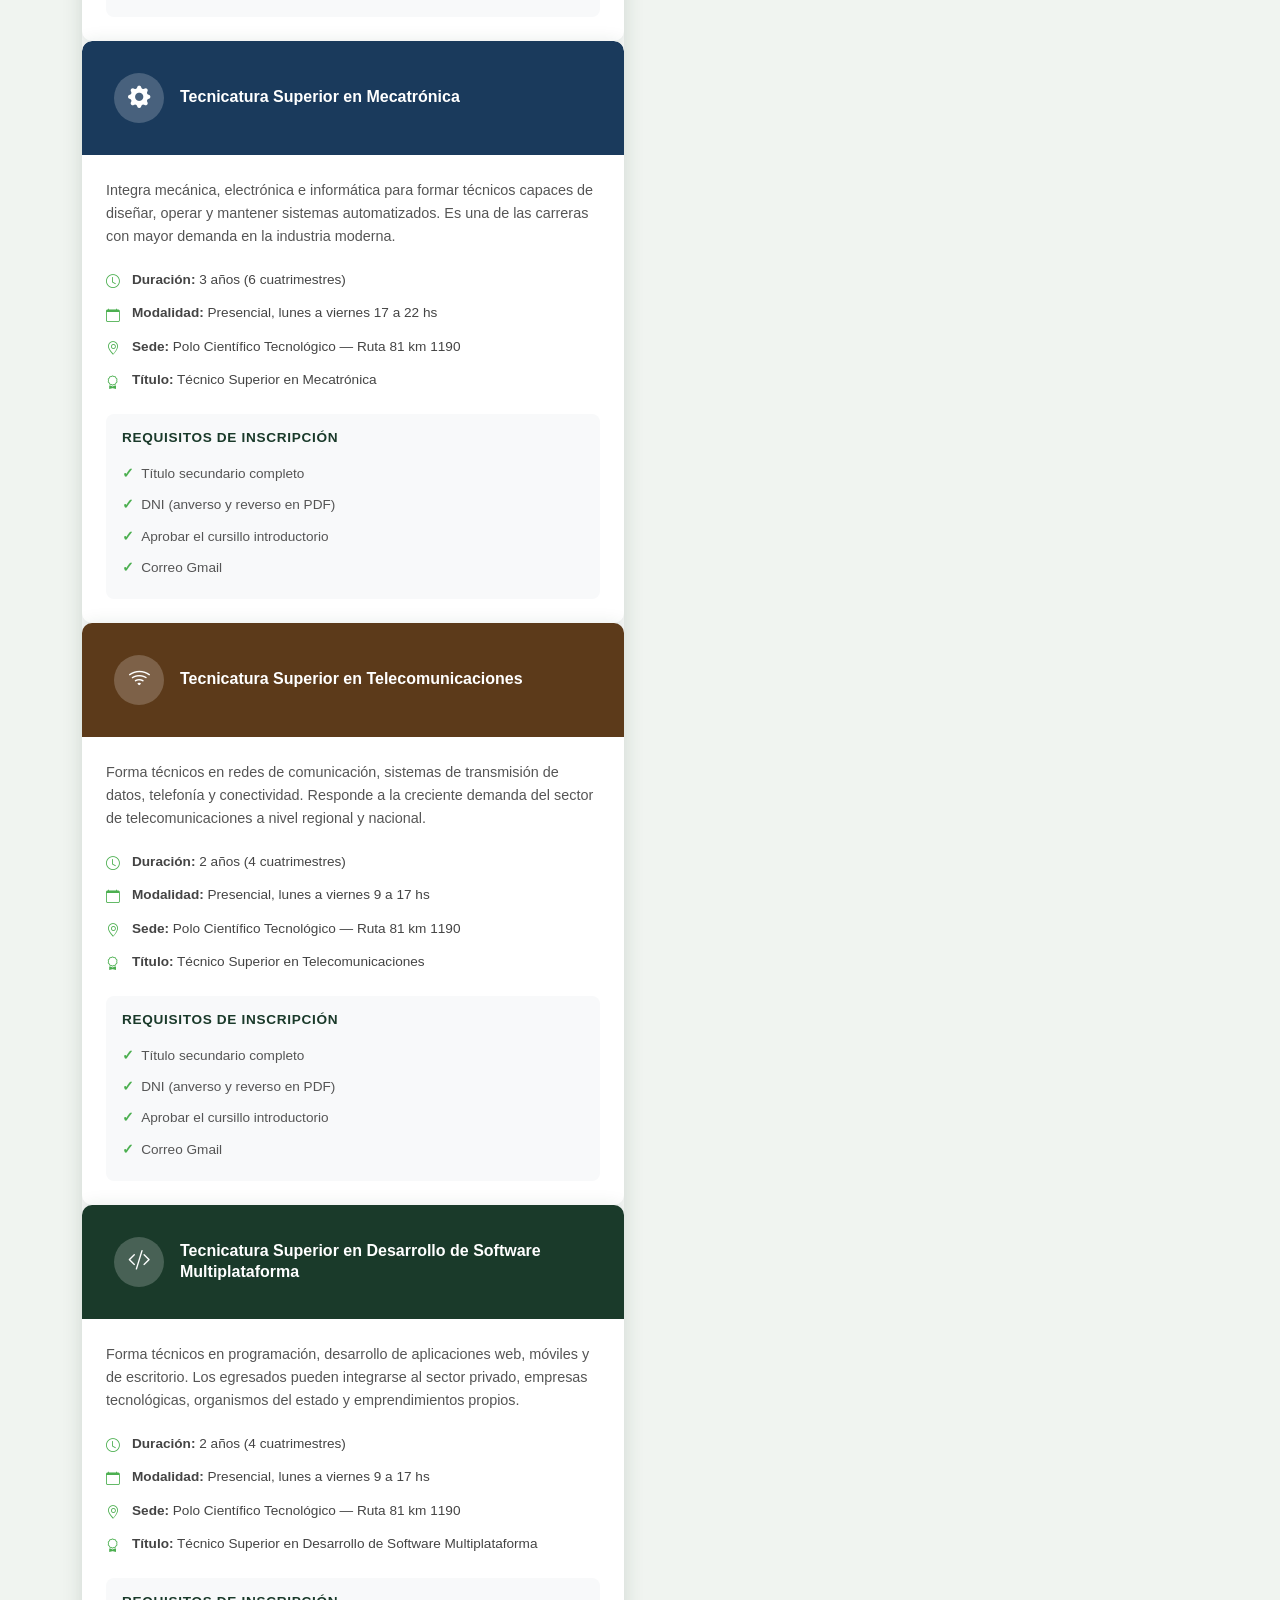
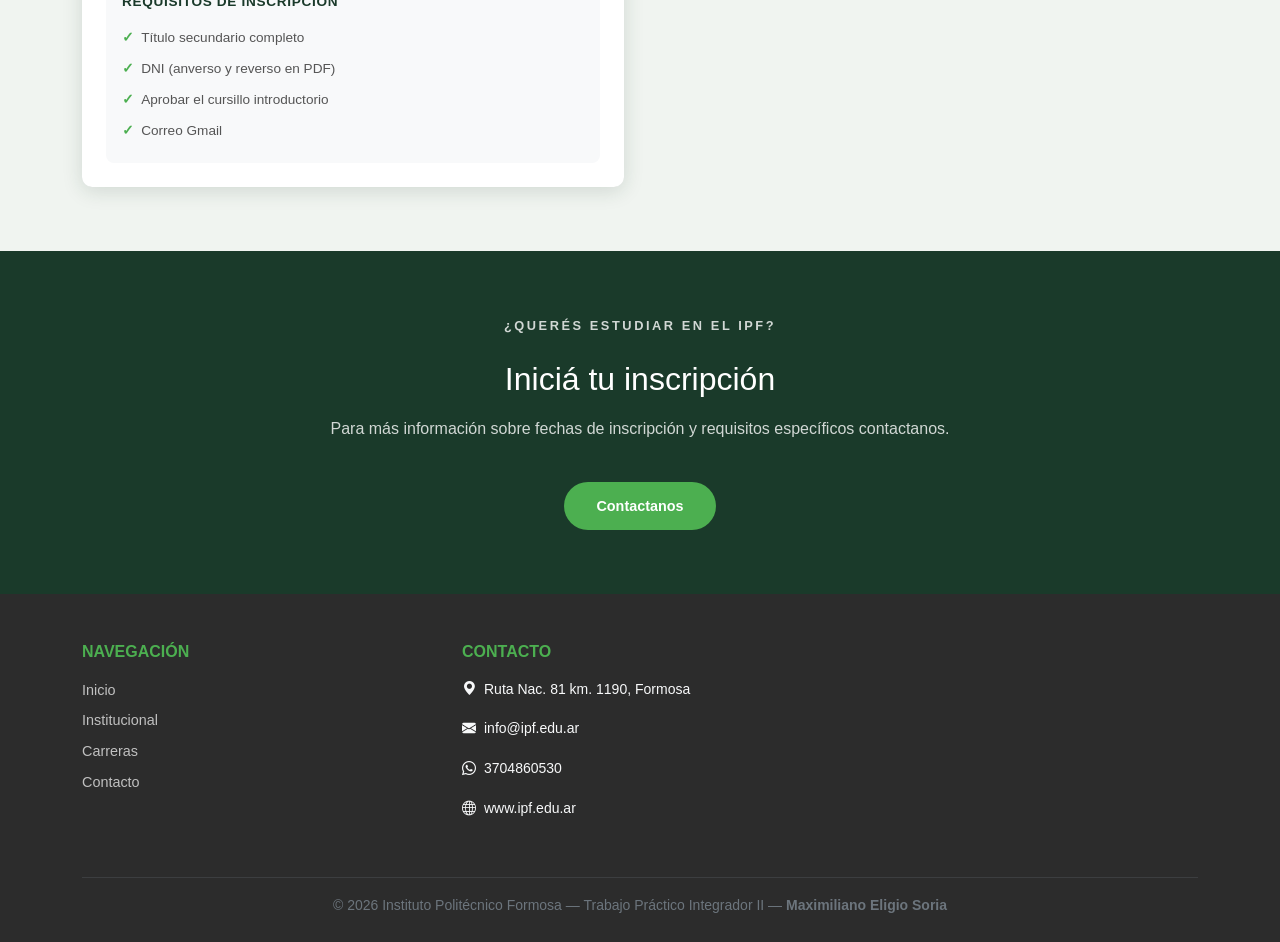
==== commit 2437e848: "se eliminan marcas de conflicto en carreras" ====
--- a/carreras.html
+++ b/carreras.html
@@ -123,11 +123,9 @@
 
           <div class="carreras-grid">
             <!-- QUÍMICA INDUSTRIAL -->
-<<<<<<< HEAD
+
             <article class="carrera-card">
-=======
             <article class="carrera-card" id="quimica">
->>>>>>> dev-carreras
               <div class="carrera-header carrera-quimica">
                 <div class="carrera-icono">
                   <i class="bi bi-droplet-fill"></i>
@@ -183,11 +181,11 @@
             </article>
 
             <!-- MECATRÓNICA -->
-<<<<<<< HEAD
+
             <article class="carrera-card">
-=======
+
             <article class="carrera-card" id="mecatronica">
->>>>>>> dev-carreras
+
               <div class="carrera-header carrera-mecatronica">
                 <div class="carrera-icono">
                   <i class="bi bi-gear-fill"></i>
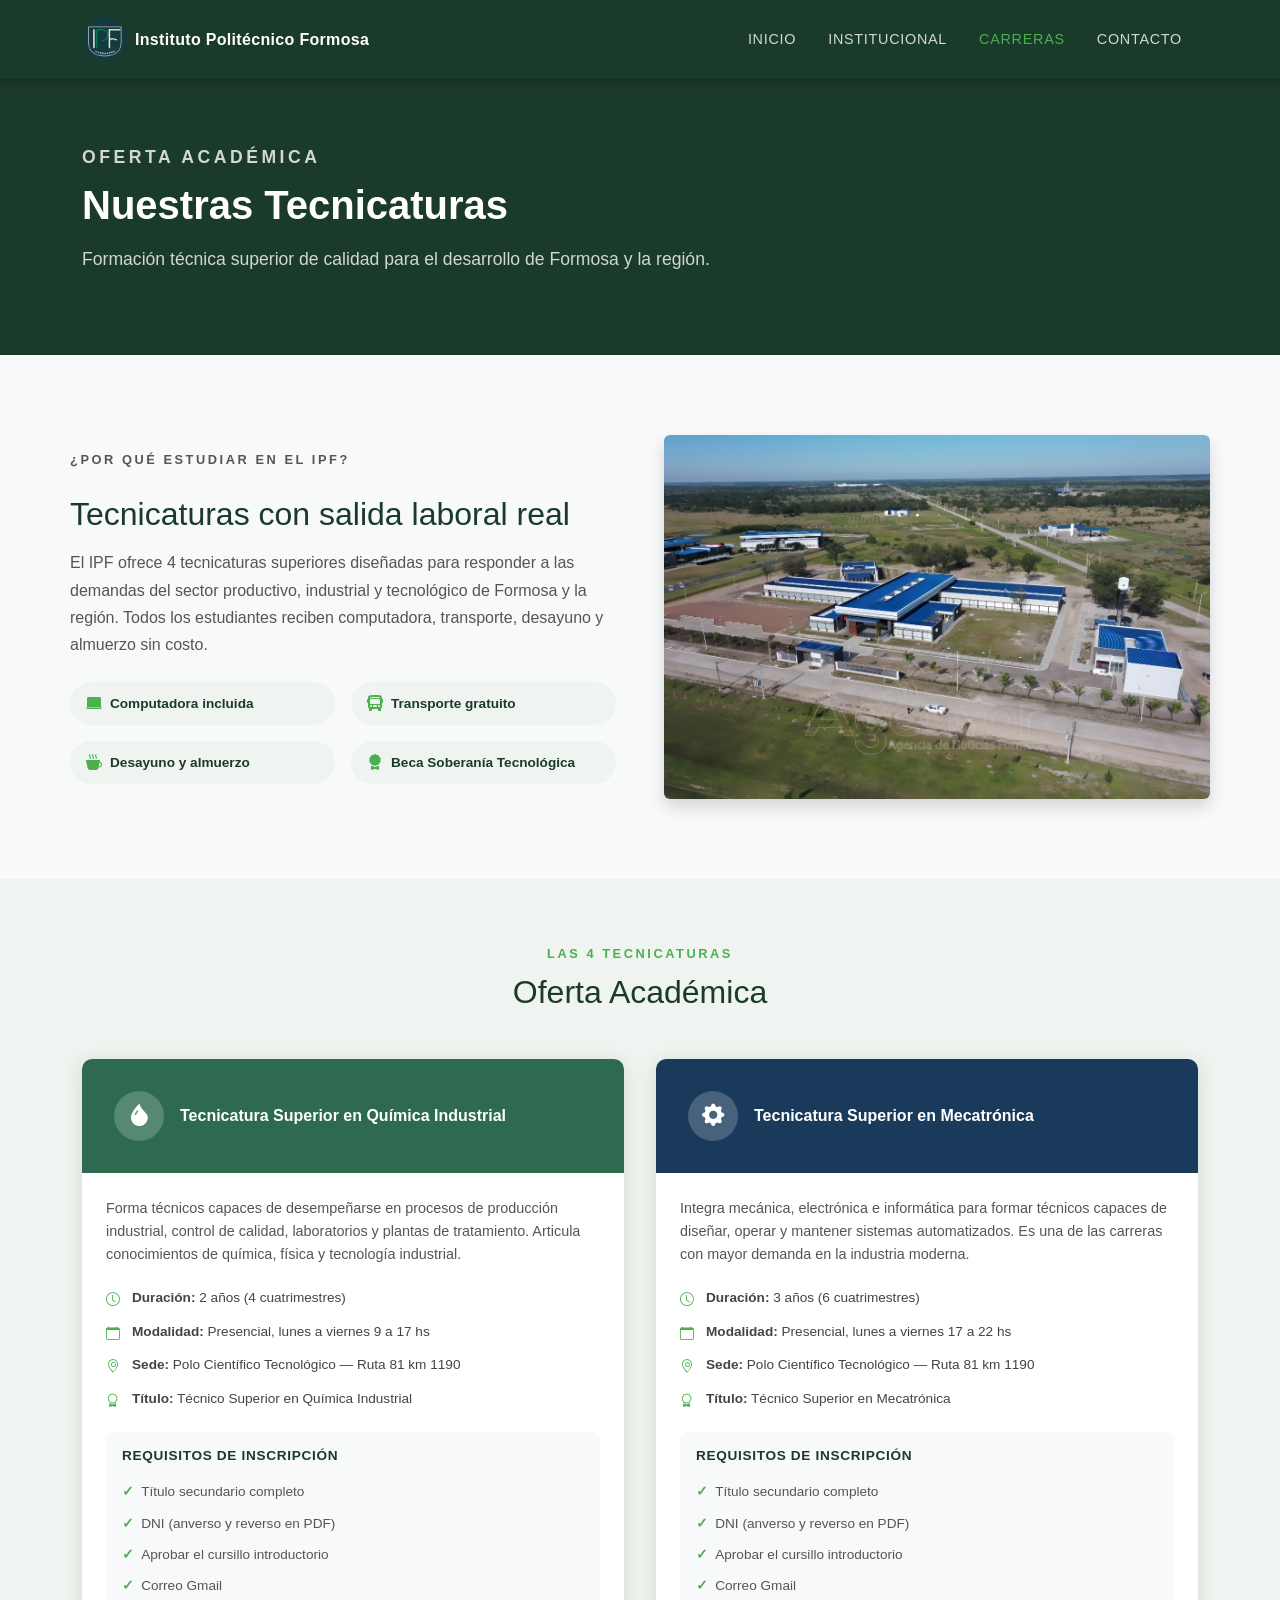
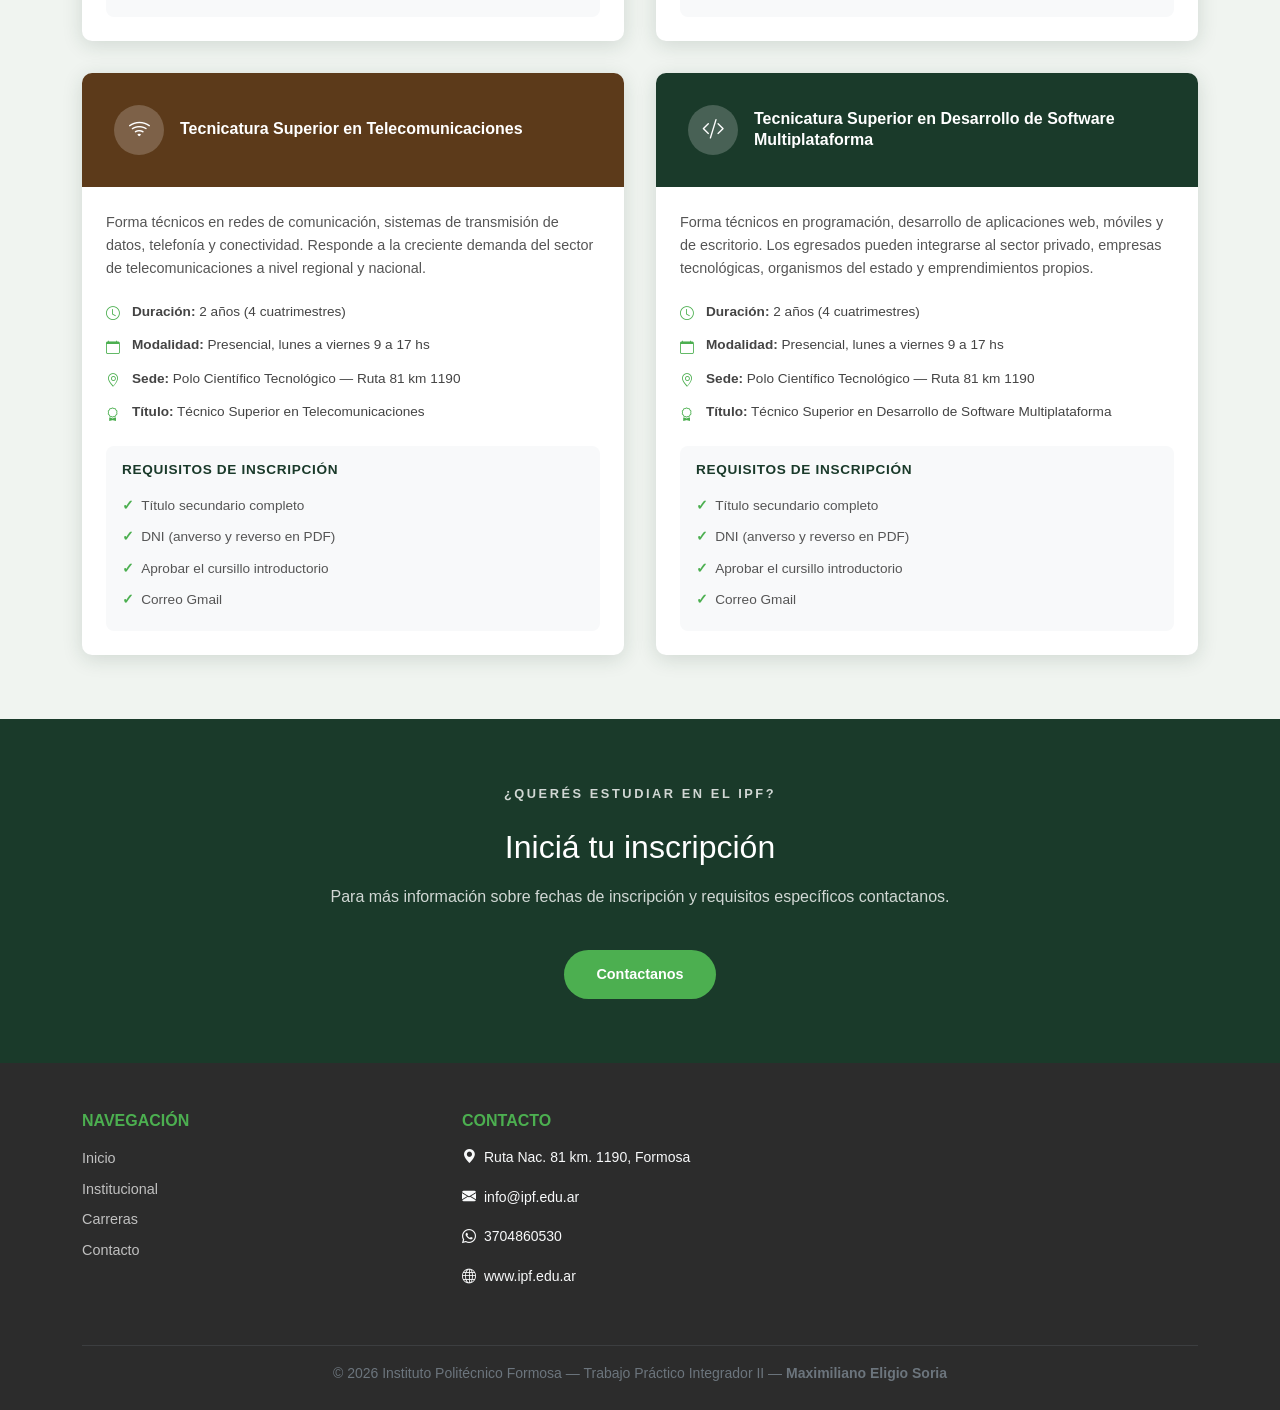
==== commit f1bf534c: "se corrige grid de carreras en main" ====
--- a/carreras.html
+++ b/carreras.html
@@ -124,7 +124,6 @@
           <div class="carreras-grid">
             <!-- QUÍMICA INDUSTRIAL -->
 
-            <article class="carrera-card">
             <article class="carrera-card" id="quimica">
               <div class="carrera-header carrera-quimica">
                 <div class="carrera-icono">
@@ -182,10 +181,7 @@
 
             <!-- MECATRÓNICA -->
 
-            <article class="carrera-card">
-
             <article class="carrera-card" id="mecatronica">
-
               <div class="carrera-header carrera-mecatronica">
                 <div class="carrera-icono">
                   <i class="bi bi-gear-fill"></i>
--- a/assets/css/carreras.css
+++ b/assets/css/carreras.css
@@ -99,6 +99,7 @@
   display: grid;
   grid-template-columns: repeat(2, 1fr);
   gap: 2rem;
+  align-items: stretch;
 }
 
 .carrera-card {
@@ -107,6 +108,9 @@
   overflow: hidden;
   box-shadow: var(--ipf-sombra);
   transition: transform 0.3s;
+  height: 100%;
+  display: flex;
+  flex-direction: column;
 }
 
 .carrera-card:hover {
@@ -158,6 +162,7 @@
 
 .carrera-body {
   padding: 1.5rem;
+  flex: 1;
 }
 
 .carrera-descripcion {
